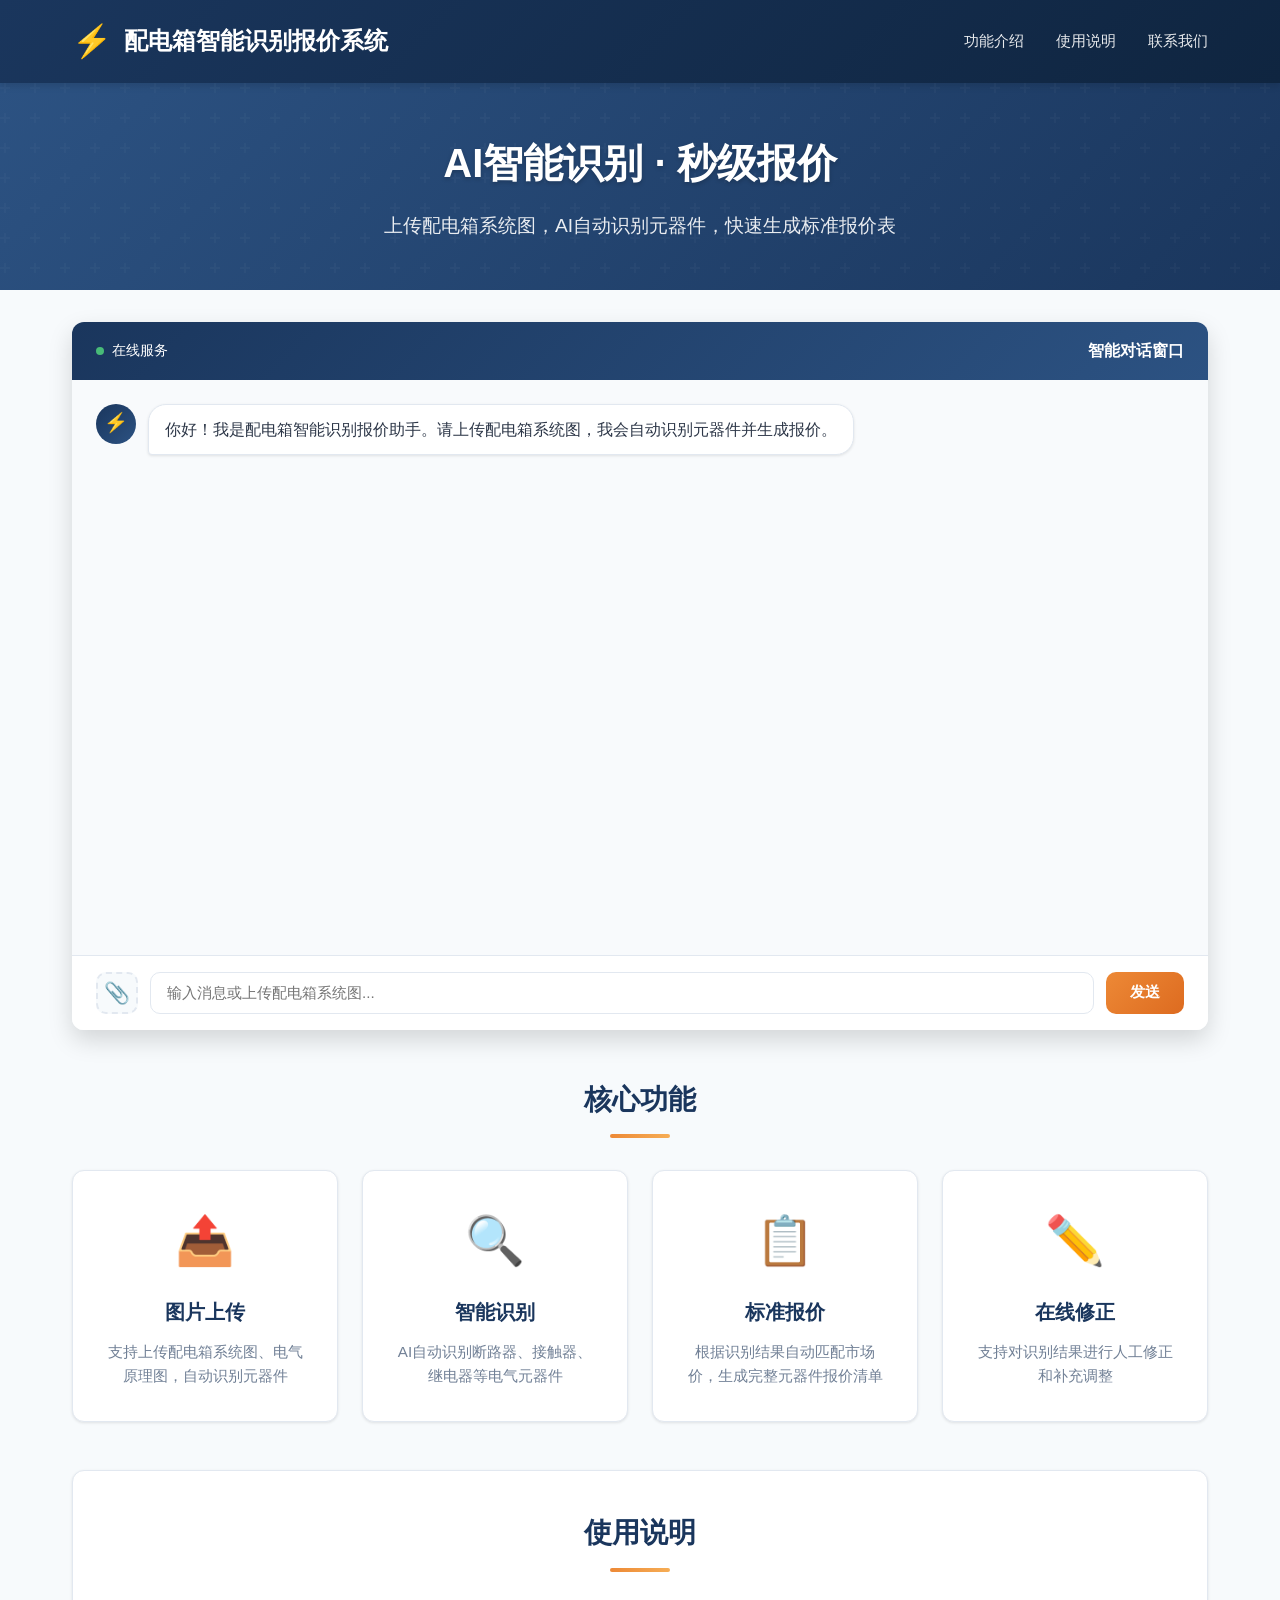
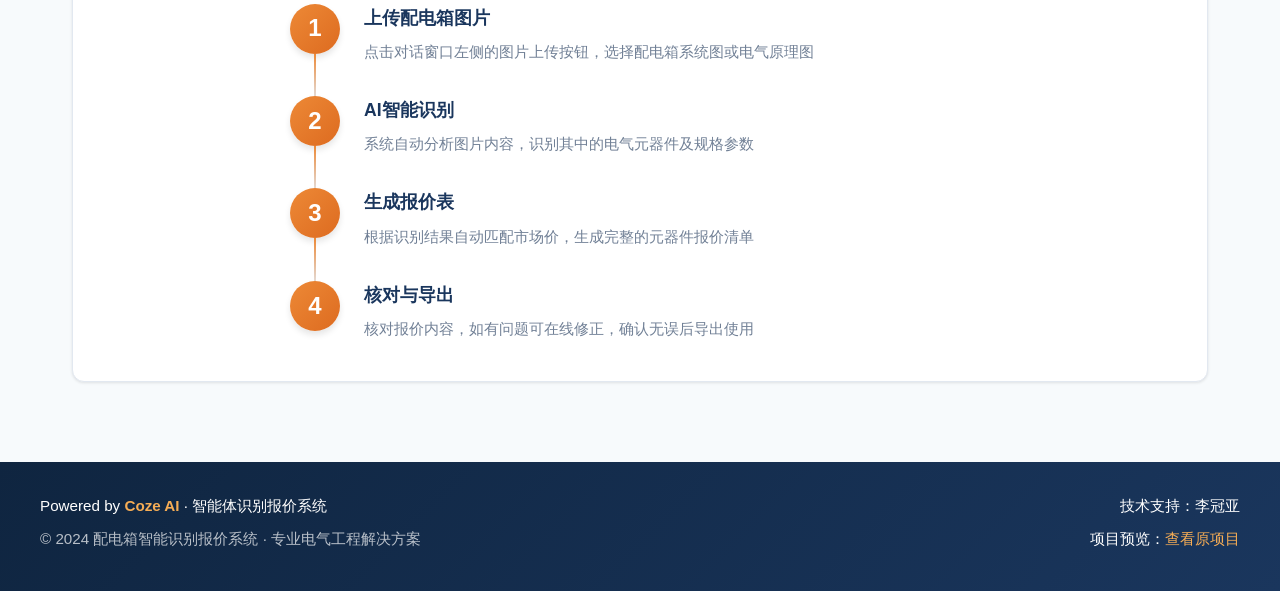
==== index.html @ 12a91b0b "重写为直接调用Coze API的自定义对话界面 - 移除iframe嵌入方式，改用纯前端JavaScript直接调用Coze Chat API - 支持图片上传功能（通过Coze文件API） - 实现" ====
<!DOCTYPE html>
<html lang="zh-CN">
<head>
    <meta charset="UTF-8">
    <meta name="viewport" content="width=device-width, initial-scale=1.0">
    <title>配电箱智能识别报价系统</title>
    <link rel="stylesheet" href="style.css">
    <link rel="icon" href="data:image/svg+xml,<svg xmlns='http://www.w3.org/2000/svg' viewBox='0 0 100 100'><text y='.9em' font-size='90'>⚡</text></svg>">
</head>
<body>
    <!-- 顶部导航 -->
    <header class="header">
        <div class="header-content">
            <div class="logo">
                <span class="logo-icon">⚡</span>
                <h1>配电箱智能识别报价系统</h1>
            </div>
            <nav class="nav">
                <a href="#features">功能介绍</a>
                <a href="#usage">使用说明</a>
                <a href="#contact">联系我们</a>
            </nav>
        </div>
    </header>

    <!-- 横幅区域 -->
    <section class="banner">
        <div class="banner-content">
            <h2>AI智能识别 · 秒级报价</h2>
            <p>上传配电箱系统图，AI自动识别元器件，快速生成标准报价表</p>
        </div>
    </section>

    <!-- 核心功能区 -->
    <section class="main-content">
        <div class="sdk-container">
            <div class="sdk-header">
                <span class="sdk-status">
                    <span class="status-dot"></span>
                    在线服务
                </span>
                <span class="sdk-title">智能对话窗口</span>
            </div>
            <div id="coze-chat-container">
                <!-- 自定义对话界面 -->
                <div class="chat-wrapper">
                    <div class="chat-messages" id="chat-messages">
                        <!-- 欢迎消息 -->
                        <div class="message assistant">
                            <div class="message-avatar">⚡</div>
                            <div class="message-content">
                                <p>你好！我是配电箱智能识别报价助手。请上传配电箱系统图，我会自动识别元器件并生成报价。</p>
                            </div>
                        </div>
                    </div>
                    
                    <!-- 图片预览区 -->
                    <div class="image-preview-area" id="image-preview-area" style="display: none;">
                        <div class="image-preview-item">
                            <img id="preview-image" src="" alt="预览图片">
                            <button class="remove-image-btn" id="remove-image-btn" title="移除图片">×</button>
                        </div>
                    </div>
                    
                    <!-- 输入区域 -->
                    <div class="chat-input-area">
                        <button class="upload-btn" id="upload-btn" title="上传配电箱图片">📎</button>
                        <input type="file" id="file-input" accept="image/*" hidden>
                        <input type="text" id="msg-input" placeholder="输入消息或上传配电箱系统图...">
                        <button class="send-btn" id="send-btn">发送</button>
                    </div>
                </div>
            </div>
        </div>

        <!-- 功能说明 -->
        <div class="features" id="features">
            <h3 class="section-title">核心功能</h3>
            <div class="feature-grid">
                <div class="feature-card">
                    <div class="feature-icon">📤</div>
                    <h4>图片上传</h4>
                    <p>支持上传配电箱系统图、电气原理图，自动识别元器件</p>
                </div>
                <div class="feature-card">
                    <div class="feature-icon">🔍</div>
                    <h4>智能识别</h4>
                    <p>AI自动识别断路器、接触器、继电器等电气元器件</p>
                </div>
                <div class="feature-card">
                    <div class="feature-icon">📋</div>
                    <h4>标准报价</h4>
                    <p>根据识别结果自动匹配市场价，生成完整元器件报价清单</p>
                </div>
                <div class="feature-card">
                    <div class="feature-icon">✏️</div>
                    <h4>在线修正</h4>
                    <p>支持对识别结果进行人工修正和补充调整</p>
                </div>
            </div>
        </div>

        <!-- 使用说明 -->
        <div class="usage-guide" id="usage">
            <h3 class="section-title">使用说明</h3>
            <div class="steps">
                <div class="step">
                    <div class="step-number">1</div>
                    <div class="step-content">
                        <h4>上传配电箱图片</h4>
                        <p>点击对话窗口左侧的图片上传按钮，选择配电箱系统图或电气原理图</p>
                    </div>
                </div>
                <div class="step">
                    <div class="step-number">2</div>
                    <div class="step-content">
                        <h4>AI智能识别</h4>
                        <p>系统自动分析图片内容，识别其中的电气元器件及规格参数</p>
                    </div>
                </div>
                <div class="step">
                    <div class="step-number">3</div>
                    <div class="step-content">
                        <h4>生成报价表</h4>
                        <p>根据识别结果自动匹配市场价，生成完整的元器件报价清单</p>
                    </div>
                </div>
                <div class="step">
                    <div class="step-number">4</div>
                    <div class="step-content">
                        <h4>核对与导出</h4>
                        <p>核对报价内容，如有问题可在线修正，确认无误后导出使用</p>
                    </div>
                </div>
            </div>
        </div>
    </section>

    <!-- 底部信息 -->
    <footer class="footer" id="contact">
        <div class="footer-content">
            <div class="footer-info">
                <p>Powered by <strong>Coze AI</strong> · 智能体识别报价系统</p>
                <p class="copyright">© 2024 配电箱智能识别报价系统 · 专业电气工程解决方案</p>
            </div>
            <div class="footer-contact">
                <p>技术支持：李冠亚</p>
                <p>项目预览：<a href="https://code.coze.cn/p/7636692855800610831/preview" target="_blank">查看原项目</a></p>
            </div>
        </div>
    </footer>

    <!-- Coze API 调用脚本 -->
    <script>
        // ==================== 配置 ====================
        const CONFIG = {
            API_BASE_URL: 'https://api.coze.cn',
            BOT_ID: '7636708997047091219',
            PAT_TOKEN: 'pat_o24H2ZDE0AqdFUlAhMvoCENYXSqShWIFl1uC31LugL7eq9atMkNA6O6aQUDnTUt5',
            USER_ID: 'web_user_' + Math.random().toString(36).substring(2, 10)
        };

        // ==================== DOM 元素 ====================
        const chatMessages = document.getElementById('chat-messages');
        const msgInput = document.getElementById('msg-input');
        const sendBtn = document.getElementById('send-btn');
        const uploadBtn = document.getElementById('upload-btn');
        const fileInput = document.getElementById('file-input');
        const imagePreviewArea = document.getElementById('image-preview-area');
        const previewImage = document.getElementById('preview-image');
        const removeImageBtn = document.getElementById('remove-image-btn');

        // 状态
        let uploadedFileId = null;
        let isProcessing = false;

        // ==================== 事件绑定 ====================
        sendBtn.addEventListener('click', handleSend);
        msgInput.addEventListener('keypress', (e) => {
            if (e.key === 'Enter' && !e.shiftKey) {
                e.preventDefault();
                handleSend();
            }
        });
        uploadBtn.addEventListener('click', () => fileInput.click());
        fileInput.addEventListener('change', handleFileSelect);
        removeImageBtn.addEventListener('click', clearImagePreview);

        // ==================== 文件处理 ====================
        function handleFileSelect(e) {
            const file = e.target.files[0];
            if (!file) return;
            
            if (!file.type.startsWith('image/')) {
                alert('请上传图片文件');
                return;
            }

            // 预览图片
            const reader = new FileReader();
            reader.onload = (event) => {
                previewImage.src = event.target.result;
                imagePreviewArea.style.display = 'block';
            };
            reader.readAsDataURL(file);

            // 上传文件到Coze
            uploadFileToCoze(file);
        }

        function clearImagePreview() {
            previewImage.src = '';
            imagePreviewArea.style.display = 'none';
            fileInput.value = '';
            uploadedFileId = null;
        }

        async function uploadFileToCoze(file) {
            try {
                const formData = new FormData();
                formData.append('file', file);

                const response = await fetch(`${CONFIG.API_BASE_URL}/v1/files/upload`, {
                    method: 'POST',
                    headers: {
                        'Authorization': `Bearer ${CONFIG.PAT_TOKEN}`
                    },
                    body: formData
                });

                const data = await response.json();
                if (data.code === 0 && data.data) {
                    uploadedFileId = data.data.id;
                    console.log('文件上传成功:', uploadedFileId);
                } else {
                    console.error('文件上传失败:', data);
                    alert('图片上传失败，请重试');
                    clearImagePreview();
                }
            } catch (error) {
                console.error('上传错误:', error);
                alert('图片上传失败，请重试');
                clearImagePreview();
            }
        }

        // ==================== 消息处理 ====================
        async function handleSend() {
            const message = msgInput.value.trim();
            
            if (!message && !uploadedFileId) {
                alert('请输入消息或上传图片');
                return;
            }

            if (isProcessing) return;
            isProcessing = true;
            sendBtn.disabled = true;
            sendBtn.textContent = '处理中...';

            // 添加用户消息
            addUserMessage(message, previewImage.src || null);
            msgInput.value = '';

            // 创建助手消息占位
            const assistantMsg = addAssistantMessage('');

            try {
                // 构建消息内容
                let content = message || '识别图中配电箱及元器件并组价';
                
                // 调用Coze API
                await callCozeChat(content, assistantMsg);
            } catch (error) {
                console.error('发送错误:', error);
                assistantMsg.content.innerHTML = '<p style="color: #e53e3e;">发送消息失败，请重试</p>';
            }

            // 清理图片预览
            clearImagePreview();
            
            isProcessing = false;
            sendBtn.disabled = false;
            sendBtn.textContent = '发送';
        }

        // ==================== Coze API 调用 ====================
        async function callCozeChat(content, assistantMsg) {
            // 构建消息内容
            let messages = [{
                role: 'user',
                content: content,
                content_type: 'text'
            }];

            // 如果有上传图片，修改内容格式
            if (uploadedFileId) {
                messages = [{
                    role: 'user',
                    content: [
                        { type: 'text', text: content },
                        { type: 'image', file_id: uploadedFileId }
                    ],
                    content_type: 'object_string'
                }];
            }

            // 创建对话
            const createResponse = await fetch(`${CONFIG.API_BASE_URL}/v3/chat`, {
                method: 'POST',
                headers: {
                    'Authorization': `Bearer ${CONFIG.PAT_TOKEN}`,
                    'Content-Type': 'application/json'
                },
                body: JSON.stringify({
                    bot_id: CONFIG.BOT_ID,
                    user_id: CONFIG.USER_ID,
                    stream: true,
                    auto_save_history: true,
                    additional_messages: messages
                })
            });

            if (!createResponse.ok) {
                throw new Error(`API请求失败: ${createResponse.status}`);
            }

            const createData = await createResponse.json();
            if (createData.code !== 0) {
                throw new Error(createData.msg || '创建对话失败');
            }

            const chatId = createData.data.id;
            const conversationId = createData.data.conversation_id;

            // 流式读取响应
            const streamUrl = createData.data.stream_url;
            await readStreamResponse(streamUrl, assistantMsg);
        }

        async function readStreamResponse(streamUrl, assistantMsg) {
            const response = await fetch(streamUrl, {
                headers: {
                    'Authorization': `Bearer ${CONFIG.PAT_TOKEN}`
                }
            });

            const reader = response.body.getReader();
            const decoder = new TextDecoder();
            let buffer = '';
            let fullContent = '';

            while (true) {
                const { done, value } = await reader.read();
                if (done) break;

                buffer += decoder.decode(value, { stream: true });
                const lines = buffer.split('\n');
                buffer = lines.pop() || '';

                for (const line of lines) {
                    if (line.startsWith('data:')) {
                        const dataStr = line.slice(5).trim();
                        if (!dataStr) continue;

                        try {
                            const data = JSON.parse(dataStr);
                            
                            // 处理不同类型的事件
                            if (data.event === 'conversation.message.delta') {
                                const delta = data.data?.content || '';
                                if (delta) {
                                    fullContent += delta;
                                    // 更新消息内容（带打字效果）
                                    updateMessageWithTyping(assistantMsg, fullContent);
                                }
                            }
                            
                            // 处理消息完成
                            if (data.event === 'conversation.message.completed') {
                                const role = data.data?.role;
                                if (role === 'assistant') {
                                    fullContent = data.data?.content || fullContent;
                                    updateMessageWithTyping(assistantMsg, fullContent);
                                }
                            }

                            // 处理对话完成
                            if (data.event === 'conversation.chat.completed') {
                                console.log('对话完成');
                            }
                        } catch (e) {
                            // 忽略解析错误
                        }
                    }
                }
            }
        }

        // ==================== UI 更新 ====================
        function addUserMessage(text, imageData) {
            const msgDiv = document.createElement('div');
            msgDiv.className = 'message user';
            
            let content = '';
            if (imageData) {
                content += `<img src="${imageData}" class="message-image" alt="用户上传的图片">`;
            }
            if (text) {
                content += `<p>${escapeHtml(text)}</p>`;
            }
            
            msgDiv.innerHTML = `
                <div class="message-content">${content}</div>
                <div class="message-avatar">👤</div>
            `;
            chatMessages.appendChild(msgDiv);
            scrollToBottom();
        }

        function addAssistantMessage(text) {
            const msgDiv = document.createElement('div');
            msgDiv.className = 'message assistant';
            
            msgDiv.innerHTML = `
                <div class="message-avatar">⚡</div>
                <div class="message-content"><p>${text ? renderMarkdown(text) : '<span class="typing-cursor">|</span>'}</p></div>
            `;
            chatMessages.appendChild(msgDiv);
            scrollToBottom();

            return {
                element: msgDiv,
                content: msgDiv.querySelector('.message-content p')
            };
        }

        function updateMessageWithTyping(msgObj, text) {
            if (!msgObj.content) return;
            msgObj.content.innerHTML = renderMarkdown(text);
            scrollToBottom();
        }

        function scrollToBottom() {
            chatMessages.scrollTop = chatMessages.scrollHeight;
        }

        // ==================== Markdown 渲染（简化版）====================
        function renderMarkdown(text) {
            if (!text) return '';
            
            // 转义HTML
            let html = escapeHtml(text);
            
            // 代码块
            html = html.replace(/```(\w*)\n([\s\S]*?)```/g, '<pre><code>$2</code></pre>');
            html = html.replace(/`([^`]+)`/g, '<code>$1</code>');
            
            // 表格处理
            html = parseMarkdownTable(html);
            
            // 标题
            html = html.replace(/^### (.+)$/gm, '<h3>$1</h3>');
            html = html.replace(/^## (.+)$/gm, '<h2>$1</h2>');
            html = html.replace(/^# (.+)$/gm, '<h1>$1</h1>');
            
            // 粗体和斜体
            html = html.replace(/\*\*\*(.+?)\*\*\*/g, '<strong><em>$1</em></strong>');
            html = html.replace(/\*\*(.+?)\*\*/g, '<strong>$1</strong>');
            html = html.replace(/\*(.+?)\*/g, '<em>$1</em>');
            
            // 列表
            html = html.replace(/^- (.+)$/gm, '<li>$1</li>');
            html = html.replace(/(<li>.*<\/li>\n?)+/g, '<ul>$&</ul>');
            
            // 换行
            html = html.replace(/\n\n/g, '</p><p>');
            html = html.replace(/\n/g, '<br>');
            
            // 清理多余的p标签
            html = '<p>' + html + '</p>';
            html = html.replace(/<p><\/p>/g, '');
            html = html.replace(/<p>(<h[1-3]>)/g, '$1');
            html = html.replace(/(<\/h[1-3]>)<\/p>/g, '$1');
            html = html.replace(/<p>(<ul>)/g, '$1');
            html = html.replace(/(<\/ul>)<\/p>/g, '$1');
            html = html.replace(/<p>(<pre>)/g, '$1');
            html = html.replace(/(<\/pre>)<\/p>/g, '$1');

            return html;
        }

        function parseMarkdownTable(text) {
            const tableRegex = /^\|(.+)\|\s*\n\|[-:\s|]+\|\s*\n((?:\|.+\|\s*\n?)+)/gm;
            
            return text.replace(tableRegex, (match, headerLine, bodyLines) => {
                // 解析表头
                const headers = headerLine.split('|').map(h => h.trim()).filter(h => h);
                
                // 解析表体
                const rows = bodyLines.trim().split('\n').map(row => {
                    return row.split('|').map(cell => cell.trim()).filter(cell => cell);
                });
                
                // 生成HTML表格
                let table = '<div class="table-wrapper"><table class="markdown-table">';
                
                // 表头
                table += '<thead><tr>';
                headers.forEach(h => {
                    table += `<th>${h}</th>`;
                });
                table += '</tr></thead>';
                
                // 表体
                table += '<tbody>';
                rows.forEach(row => {
                    table += '<tr>';
                    row.forEach((cell, i) => {
                        table += `<td>${cell}</td>`;
                    });
                    // 如果单元格数少于表头，补充空白
                    for (let i = row.length; i < headers.length; i++) {
                        table += '<td></td>';
                    }
                    table += '</tr>';
                });
                table += '</tbody></table></div>';
                
                return table;
            });
        }

        function escapeHtml(text) {
            const div = document.createElement('div');
            div.textContent = text;
            return div.innerHTML;
        }
    </script>
</body>
</html>
---- style.css ----
/* ==========================================
   配电箱智能识别报价系统 - 样式表
   深蓝色 + 橙色 专业工程风格
   ========================================== */

/* CSS 变量定义 */
:root {
    --primary-blue: #1a365d;
    --primary-blue-light: #2c5282;
    --primary-blue-dark: #0f2540;
    --accent-orange: #ed8936;
    --accent-orange-light: #f6ad55;
    --accent-orange-dark: #dd6b20;
    --bg-light: #f7fafc;
    --bg-white: #ffffff;
    --text-dark: #2d3748;
    --text-gray: #718096;
    --border-color: #e2e8f0;
    --shadow-sm: 0 1px 3px rgba(0, 0, 0, 0.1);
    --shadow-md: 0 4px 6px rgba(0, 0, 0, 0.1);
    --shadow-lg: 0 10px 25px rgba(0, 0, 0, 0.15);
}

/* 重置样式 */
* {
    margin: 0;
    padding: 0;
    box-sizing: border-box;
}

body {
    font-family: -apple-system, BlinkMacSystemFont, 'Segoe UI', 'PingFang SC', 'Microsoft YaHei', sans-serif;
    background-color: var(--bg-light);
    color: var(--text-dark);
    line-height: 1.6;
}

a {
    color: var(--accent-orange);
    text-decoration: none;
    transition: color 0.3s ease;
}

a:hover {
    color: var(--accent-orange-dark);
}

/* ==========================================
   顶部导航
   ========================================== */
.header {
    background: linear-gradient(135deg, var(--primary-blue) 0%, var(--primary-blue-dark) 100%);
    box-shadow: var(--shadow-md);
    position: sticky;
    top: 0;
    z-index: 1000;
}

.header-content {
    max-width: 1200px;
    margin: 0 auto;
    padding: 1rem 2rem;
    display: flex;
    justify-content: space-between;
    align-items: center;
}

.logo {
    display: flex;
    align-items: center;
    gap: 0.75rem;
}

.logo-icon {
    font-size: 2rem;
    animation: pulse 2s ease-in-out infinite;
}

@keyframes pulse {
    0%, 100% { transform: scale(1); }
    50% { transform: scale(1.1); }
}

.logo h1 {
    color: var(--bg-white);
    font-size: 1.5rem;
    font-weight: 600;
}

.nav {
    display: flex;
    gap: 2rem;
}

.nav a {
    color: rgba(255, 255, 255, 0.9);
    font-size: 0.95rem;
    transition: color 0.3s ease;
}

.nav a:hover {
    color: var(--accent-orange-light);
}

/* ==========================================
   横幅区域
   ========================================== */
.banner {
    background: linear-gradient(135deg, var(--primary-blue-light) 0%, var(--primary-blue) 100%);
    padding: 3rem 2rem;
    text-align: center;
    position: relative;
    overflow: hidden;
}

.banner::before {
    content: '';
    position: absolute;
    top: 0;
    left: 0;
    right: 0;
    bottom: 0;
    background: url("data:image/svg+xml,%3Csvg width='60' height='60' viewBox='0 0 60 60' xmlns='http://www.w3.org/2000/svg'%3E%3Cg fill='none' fill-rule='evenodd'%3E%3Cg fill='%23ffffff' fill-opacity='0.05'%3E%3Cpath d='M36 34v-4h-2v4h-4v2h4v4h2v-4h4v-2h-4zm0-30V0h-2v4h-4v2h4v4h2V6h4V4h-4zM6 34v-4H4v4H0v2h4v4h2v-4h4v-2H6zM6 4V0H4v4H0v2h4v4h2V6h4V4H6z'/%3E%3C/g%3E%3C/g%3E%3C/svg%3E");
    opacity: 0.5;
}

.banner-content {
    position: relative;
    z-index: 1;
    max-width: 800px;
    margin: 0 auto;
}

.banner h2 {
    color: var(--bg-white);
    font-size: 2.5rem;
    font-weight: 700;
    margin-bottom: 1rem;
    text-shadow: 0 2px 4px rgba(0, 0, 0, 0.2);
}

.banner p {
    color: rgba(255, 255, 255, 0.9);
    font-size: 1.2rem;
}

/* ==========================================
   主内容区域
   ========================================== */
.main-content {
    max-width: 1200px;
    margin: 0 auto;
    padding: 2rem;
}

/* ==========================================
   SDK 容器
   ========================================== */
.sdk-container {
    background: var(--bg-white);
    border-radius: 12px;
    box-shadow: var(--shadow-lg);
    overflow: hidden;
    margin-bottom: 3rem;
}

.sdk-header {
    background: linear-gradient(135deg, var(--primary-blue) 0%, var(--primary-blue-light) 100%);
    padding: 1rem 1.5rem;
    display: flex;
    justify-content: space-between;
    align-items: center;
}

.sdk-status {
    display: flex;
    align-items: center;
    gap: 0.5rem;
    color: var(--bg-white);
    font-size: 0.9rem;
}

.status-dot {
    width: 8px;
    height: 8px;
    background-color: #48bb78;
    border-radius: 50%;
    animation: blink 2s ease-in-out infinite;
}

@keyframes blink {
    0%, 100% { opacity: 1; }
    50% { opacity: 0.5; }
}

.sdk-title {
    color: var(--bg-white);
    font-weight: 600;
}

#coze-chat-container {
    min-height: 650px;
    height: 650px;
    width: 100%;
    background: var(--bg-white);
    position: relative;
}

/* ==========================================
   自定义对话界面样式
   ========================================== */
.chat-wrapper {
    display: flex;
    flex-direction: column;
    height: 650px;
    background: #f8fafc;
}

/* 消息列表 */
.chat-messages {
    flex: 1;
    overflow-y: auto;
    padding: 1.5rem;
    display: flex;
    flex-direction: column;
    gap: 1rem;
}

/* 消息气泡 */
.message {
    display: flex;
    gap: 0.75rem;
    max-width: 85%;
    animation: fadeIn 0.3s ease;
}

@keyframes fadeIn {
    from {
        opacity: 0;
        transform: translateY(10px);
    }
    to {
        opacity: 1;
        transform: translateY(0);
    }
}

/* 用户消息 - 右对齐 */
.message.user {
    align-self: flex-end;
    flex-direction: row-reverse;
}

.message.user .message-content {
    background: linear-gradient(135deg, var(--primary-blue) 0%, var(--primary-blue-light) 100%);
    color: white;
    border-radius: 18px 18px 4px 18px;
}

.message.user .message-avatar {
    background: var(--accent-orange);
}

/* 助手消息 - 左对齐 */
.message.assistant {
    align-self: flex-start;
}

.message.assistant .message-content {
    background: white;
    color: var(--text-dark);
    border-radius: 18px 18px 18px 4px;
    border: 1px solid var(--border-color);
    box-shadow: var(--shadow-sm);
}

.message.assistant .message-avatar {
    background: linear-gradient(135deg, var(--primary-blue) 0%, var(--primary-blue-light) 100%);
    color: white;
}

/* 头像 */
.message-avatar {
    flex-shrink: 0;
    width: 40px;
    height: 40px;
    border-radius: 50%;
    display: flex;
    align-items: center;
    justify-content: center;
    font-size: 1.2rem;
}

/* 消息内容 */
.message-content {
    padding: 0.75rem 1rem;
    line-height: 1.6;
}

.message-content p {
    margin: 0;
}

.message-content img.message-image {
    max-width: 280px;
    max-height: 200px;
    border-radius: 8px;
    margin-bottom: 0.5rem;
    display: block;
}

/* 打字光标 */
.typing-cursor {
    animation: blink 0.8s infinite;
    color: var(--accent-orange);
}

/* 图片预览区 */
.image-preview-area {
    padding: 0.75rem 1.5rem;
    background: #fff;
    border-top: 1px solid var(--border-color);
}

.image-preview-item {
    position: relative;
    display: inline-block;
}

.image-preview-item img {
    max-width: 120px;
    max-height: 80px;
    border-radius: 8px;
    border: 2px solid var(--border-color);
}

.remove-image-btn {
    position: absolute;
    top: -8px;
    right: -8px;
    width: 22px;
    height: 22px;
    background: #e53e3e;
    color: white;
    border: none;
    border-radius: 50%;
    font-size: 14px;
    line-height: 1;
    cursor: pointer;
    display: flex;
    align-items: center;
    justify-content: center;
    transition: background 0.2s;
}

.remove-image-btn:hover {
    background: #c53030;
}

/* 输入区域 */
.chat-input-area {
    display: flex;
    align-items: center;
    gap: 0.75rem;
    padding: 1rem 1.5rem;
    background: white;
    border-top: 1px solid var(--border-color);
}

.upload-btn {
    flex-shrink: 0;
    width: 42px;
    height: 42px;
    background: #f7fafc;
    border: 2px dashed var(--border-color);
    border-radius: 10px;
    font-size: 1.3rem;
    cursor: pointer;
    transition: all 0.2s;
    display: flex;
    align-items: center;
    justify-content: center;
}

.upload-btn:hover {
    background: #edf2f7;
    border-color: var(--accent-orange);
    border-style: solid;
}

#msg-input {
    flex: 1;
    height: 42px;
    padding: 0 1rem;
    border: 1px solid var(--border-color);
    border-radius: 10px;
    font-size: 0.95rem;
    outline: none;
    transition: border-color 0.2s;
}

#msg-input:focus {
    border-color: var(--accent-orange);
}

.send-btn {
    flex-shrink: 0;
    height: 42px;
    padding: 0 1.5rem;
    background: linear-gradient(135deg, var(--accent-orange) 0%, var(--accent-orange-dark) 100%);
    color: white;
    border: none;
    border-radius: 10px;
    font-size: 0.95rem;
    font-weight: 600;
    cursor: pointer;
    transition: all 0.2s;
}

.send-btn:hover:not(:disabled) {
    transform: translateY(-1px);
    box-shadow: 0 4px 12px rgba(237, 137, 54, 0.4);
}

.send-btn:disabled {
    opacity: 0.6;
    cursor: not-allowed;
}

/* Markdown 表格样式 */
.table-wrapper {
    overflow-x: auto;
    margin: 0.75rem 0;
    border-radius: 8px;
    border: 1px solid var(--border-color);
}

.markdown-table {
    width: 100%;
    border-collapse: collapse;
    font-size: 0.9rem;
}

.markdown-table th,
.markdown-table td {
    padding: 0.6rem 0.8rem;
    text-align: left;
    border-bottom: 1px solid var(--border-color);
}

.markdown-table th {
    background: linear-gradient(135deg, var(--primary-blue) 0%, var(--primary-blue-light) 100%);
    color: white;
    font-weight: 600;
}

.markdown-table tr:last-child td {
    border-bottom: none;
}

.markdown-table tr:nth-child(even) {
    background: #f8fafc;
}

.markdown-table tr:hover {
    background: #edf2f7;
}

/* ==========================================
   功能卡片
   ========================================== */
.features {
    margin-bottom: 3rem;
}

.section-title {
    color: var(--primary-blue);
    font-size: 1.75rem;
    font-weight: 700;
    text-align: center;
    margin-bottom: 2rem;
    position: relative;
}

.section-title::after {
    content: '';
    display: block;
    width: 60px;
    height: 4px;
    background: linear-gradient(90deg, var(--accent-orange) 0%, var(--accent-orange-light) 100%);
    margin: 0.75rem auto 0;
    border-radius: 2px;
}

.feature-grid {
    display: grid;
    grid-template-columns: repeat(auto-fit, minmax(250px, 1fr));
    gap: 1.5rem;
}

.feature-card {
    background: var(--bg-white);
    border-radius: 12px;
    padding: 2rem;
    text-align: center;
    box-shadow: var(--shadow-sm);
    transition: transform 0.3s ease, box-shadow 0.3s ease;
    border: 1px solid var(--border-color);
}

.feature-card:hover {
    transform: translateY(-5px);
    box-shadow: var(--shadow-lg);
}

.feature-icon {
    font-size: 3rem;
    margin-bottom: 1rem;
}

.feature-card h4 {
    color: var(--primary-blue);
    font-size: 1.25rem;
    margin-bottom: 0.75rem;
}

.feature-card p {
    color: var(--text-gray);
    font-size: 0.95rem;
}

/* ==========================================
   使用说明
   ========================================== */
.usage-guide {
    background: var(--bg-white);
    border-radius: 12px;
    padding: 2.5rem;
    box-shadow: var(--shadow-sm);
    border: 1px solid var(--border-color);
}

.steps {
    max-width: 700px;
    margin: 0 auto;
}

.step {
    display: flex;
    gap: 1.5rem;
    margin-bottom: 2rem;
    position: relative;
}

.step:last-child {
    margin-bottom: 0;
}

.step:not(:last-child)::after {
    content: '';
    position: absolute;
    left: 24px;
    top: 50px;
    width: 2px;
    height: calc(100% - 10px);
    background: linear-gradient(to bottom, var(--accent-orange), var(--border-color));
}

.step-number {
    flex-shrink: 0;
    width: 50px;
    height: 50px;
    background: linear-gradient(135deg, var(--accent-orange) 0%, var(--accent-orange-dark) 100%);
    color: white;
    border-radius: 50%;
    display: flex;
    align-items: center;
    justify-content: center;
    font-size: 1.5rem;
    font-weight: 700;
    box-shadow: var(--shadow-md);
}

.step-content h4 {
    color: var(--primary-blue);
    font-size: 1.1rem;
    margin-bottom: 0.5rem;
}

.step-content p {
    color: var(--text-gray);
    font-size: 0.95rem;
}

/* ==========================================
   底部
   ========================================== */
.footer {
    background: linear-gradient(135deg, var(--primary-blue-dark) 0%, var(--primary-blue) 100%);
    color: var(--bg-white);
    padding: 2rem;
    margin-top: 3rem;
}

.footer-content {
    max-width: 1200px;
    margin: 0 auto;
    display: flex;
    justify-content: space-between;
    align-items: center;
    flex-wrap: wrap;
    gap: 1.5rem;
}

.footer-info p {
    margin-bottom: 0.5rem;
    font-size: 0.95rem;
}

.footer-info strong {
    color: var(--accent-orange-light);
}

.copyright {
    color: rgba(255, 255, 255, 0.7);
    font-size: 0.85rem;
}

.footer-contact {
    text-align: right;
}

.footer-contact p {
    margin-bottom: 0.5rem;
    font-size: 0.95rem;
}

.footer-contact a {
    color: var(--accent-orange-light);
}

/* ==========================================
   响应式设计
   ========================================== */
@media (max-width: 768px) {
    .header-content {
        flex-direction: column;
        gap: 1rem;
        padding: 1rem;
    }

    .logo h1 {
        font-size: 1.2rem;
    }

    .nav {
        gap: 1rem;
    }

    .banner {
        padding: 2rem 1rem;
    }

    .banner h2 {
        font-size: 1.75rem;
    }

    .banner p {
        font-size: 1rem;
    }

    .main-content {
        padding: 1rem;
    }

    .sdk-header {
        flex-direction: column;
        gap: 0.5rem;
        text-align: center;
    }

    #coze-chat-container {
        min-height: 500px;
        height: 500px;
    }

    .chat-wrapper {
        height: 500px;
    }

    .message {
        max-width: 92%;
    }

    .message-content img.message-image {
        max-width: 200px;
        max-height: 150px;
    }

    .chat-input-area {
        padding: 0.75rem 1rem;
    }

    .feature-grid {
        grid-template-columns: 1fr;
    }

    .step {
        flex-direction: column;
        align-items: center;
        text-align: center;
    }

    .step:not(:last-child)::after {
        display: none;
    }

    .footer-content {
        flex-direction: column;
        text-align: center;
    }

    .footer-contact {
        text-align: center;
    }
}

@media (max-width: 480px) {
    .banner h2 {
        font-size: 1.5rem;
    }

    .section-title {
        font-size: 1.5rem;
    }

    .feature-card {
        padding: 1.5rem;
    }

    .usage-guide {
        padding: 1.5rem;
    }
}

/* ==========================================
   加载动画
   ========================================== */
.loading-overlay {
    position: fixed;
    top: 0;
    left: 0;
    right: 0;
    bottom: 0;
    background: rgba(26, 54, 93, 0.95);
    display: flex;
    flex-direction: column;
    align-items: center;
    justify-content: center;
    z-index: 9999;
}

.loading-spinner {
    width: 60px;
    height: 60px;
    border: 4px solid rgba(237, 137, 54, 0.3);
    border-top-color: var(--accent-orange);
    border-radius: 50%;
    animation: spin 1s linear infinite;
}

@keyframes spin {
    to { transform: rotate(360deg); }
}

.loading-text {
    color: white;
    margin-top: 1rem;
    font-size: 1.1rem;
}
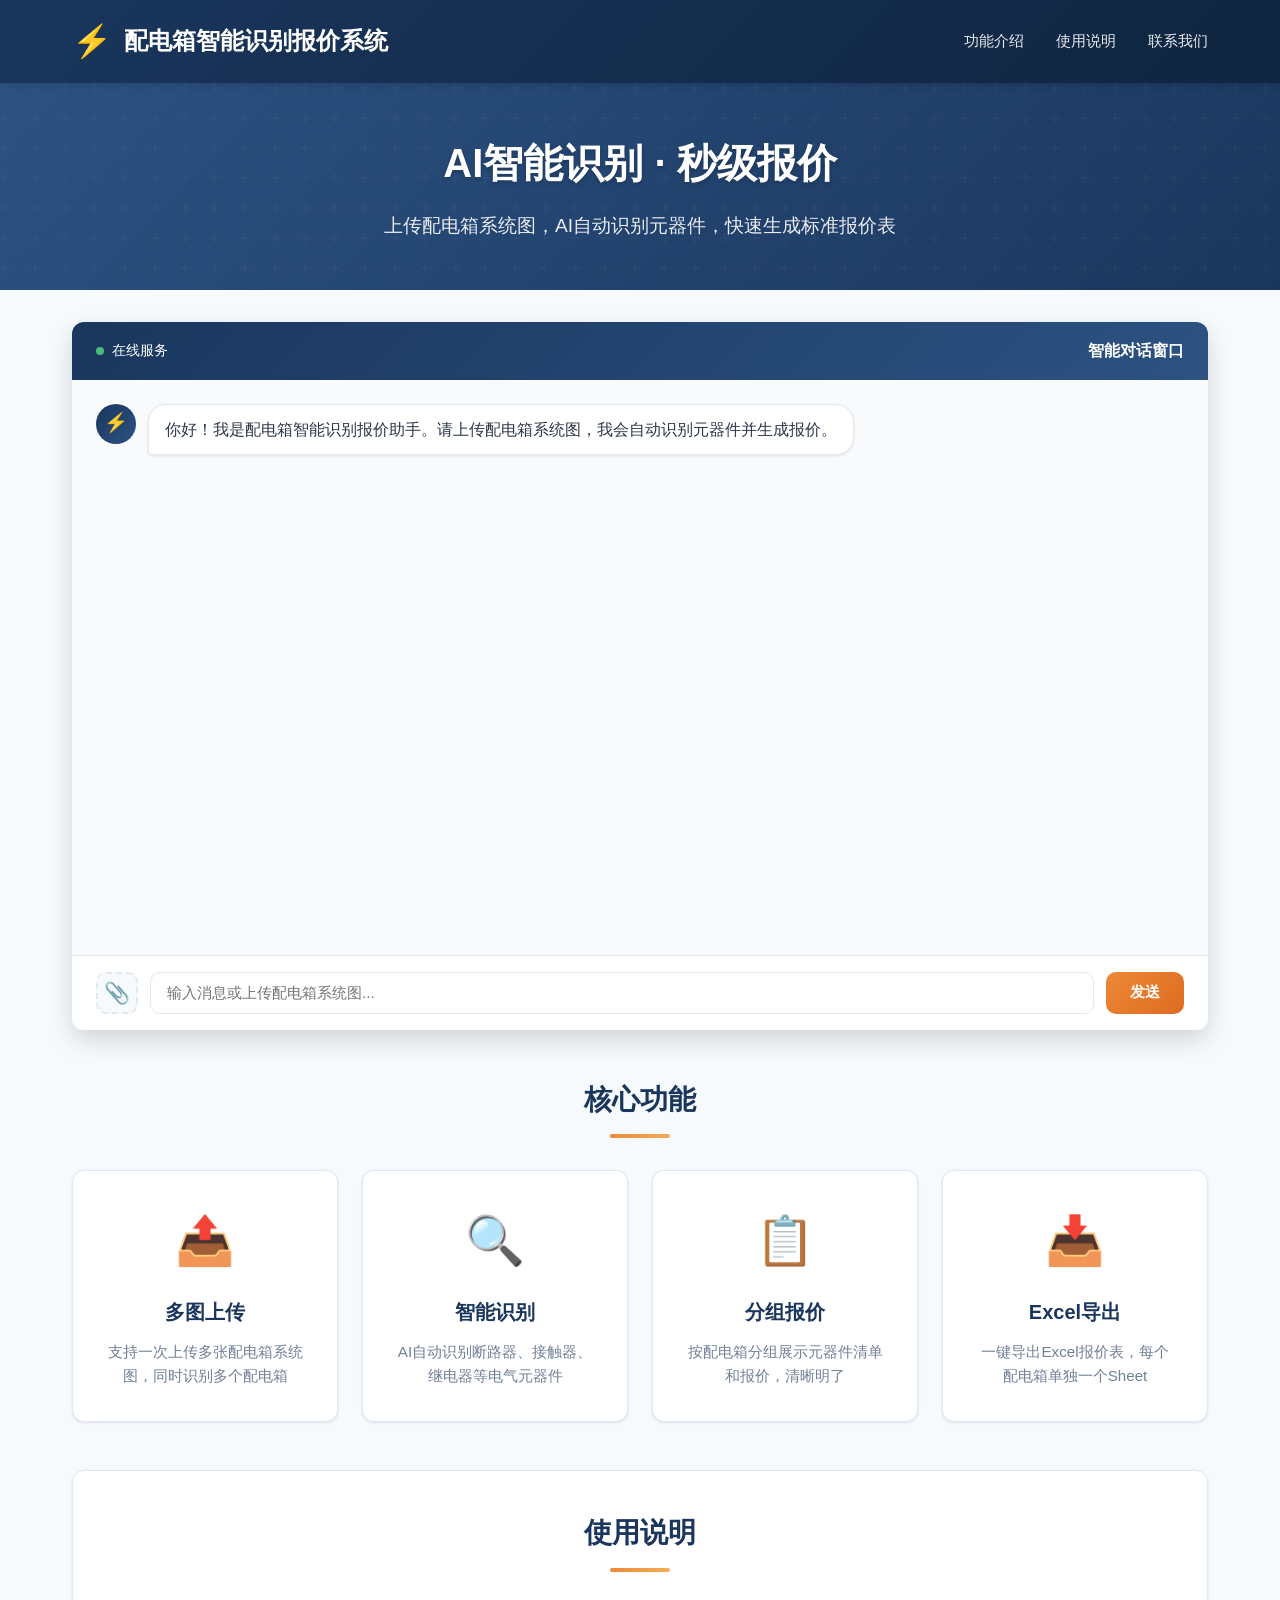
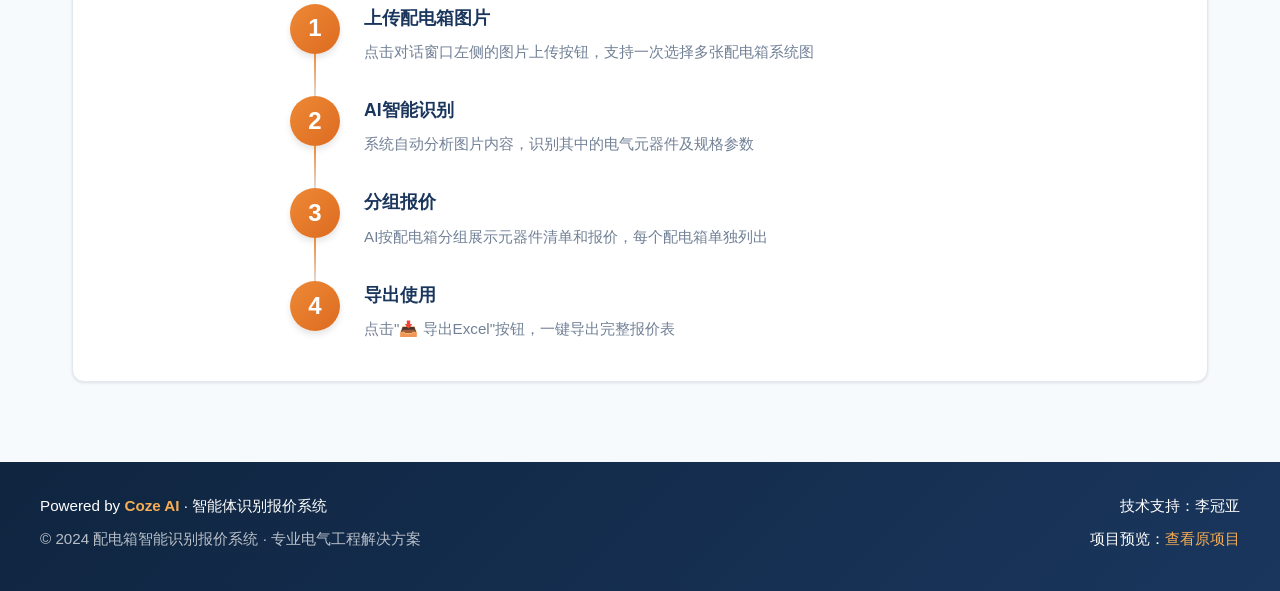
==== commit 6af2d373: "增强功能：Excel导出+多图识别+配电箱分组报价 1. Excel导出：使用SpreadsheetML XML格式，纯JS实现无需外部库 2. 多图识别：支持一次上传多张图片，预览区显示网格布局 3" ====
--- a/index.html
+++ b/index.html
@@ -54,18 +54,19 @@
                         </div>
                     </div>
                     
-                    <!-- 图片预览区 -->
+                    <!-- 图片预览区（支持多图） -->
                     <div class="image-preview-area" id="image-preview-area" style="display: none;">
-                        <div class="image-preview-item">
-                            <img id="preview-image" src="" alt="预览图片">
-                            <button class="remove-image-btn" id="remove-image-btn" title="移除图片">×</button>
+                        <div class="preview-header">
+                            <span class="preview-count" id="preview-count"></span>
+                            <button class="clear-all-btn" id="clear-all-btn">清空全部</button>
                         </div>
+                        <div class="image-preview-grid" id="image-preview-grid"></div>
                     </div>
                     
                     <!-- 输入区域 -->
                     <div class="chat-input-area">
-                        <button class="upload-btn" id="upload-btn" title="上传配电箱图片">📎</button>
-                        <input type="file" id="file-input" accept="image/*" hidden>
+                        <button class="upload-btn" id="upload-btn" title="上传配电箱图片（支持多图）">📎</button>
+                        <input type="file" id="file-input" accept="image/*" multiple hidden>
                         <input type="text" id="msg-input" placeholder="输入消息或上传配电箱系统图...">
                         <button class="send-btn" id="send-btn">发送</button>
                     </div>
@@ -79,8 +80,8 @@
             <div class="feature-grid">
                 <div class="feature-card">
                     <div class="feature-icon">📤</div>
-                    <h4>图片上传</h4>
-                    <p>支持上传配电箱系统图、电气原理图，自动识别元器件</p>
+                    <h4>多图上传</h4>
+                    <p>支持一次上传多张配电箱系统图，同时识别多个配电箱</p>
                 </div>
                 <div class="feature-card">
                     <div class="feature-icon">🔍</div>
@@ -89,13 +90,13 @@
                 </div>
                 <div class="feature-card">
                     <div class="feature-icon">📋</div>
-                    <h4>标准报价</h4>
-                    <p>根据识别结果自动匹配市场价，生成完整元器件报价清单</p>
+                    <h4>分组报价</h4>
+                    <p>按配电箱分组展示元器件清单和报价，清晰明了</p>
                 </div>
                 <div class="feature-card">
-                    <div class="feature-icon">✏️</div>
-                    <h4>在线修正</h4>
-                    <p>支持对识别结果进行人工修正和补充调整</p>
+                    <div class="feature-icon">📥</div>
+                    <h4>Excel导出</h4>
+                    <p>一键导出Excel报价表，每个配电箱单独一个Sheet</p>
                 </div>
             </div>
         </div>
@@ -108,7 +109,7 @@
                     <div class="step-number">1</div>
                     <div class="step-content">
                         <h4>上传配电箱图片</h4>
-                        <p>点击对话窗口左侧的图片上传按钮，选择配电箱系统图或电气原理图</p>
+                        <p>点击对话窗口左侧的图片上传按钮，支持一次选择多张配电箱系统图</p>
                     </div>
                 </div>
                 <div class="step">
@@ -121,15 +122,15 @@
                 <div class="step">
                     <div class="step-number">3</div>
                     <div class="step-content">
-                        <h4>生成报价表</h4>
-                        <p>根据识别结果自动匹配市场价，生成完整的元器件报价清单</p>
+                        <h4>分组报价</h4>
+                        <p>AI按配电箱分组展示元器件清单和报价，每个配电箱单独列出</p>
                     </div>
                 </div>
                 <div class="step">
                     <div class="step-number">4</div>
                     <div class="step-content">
-                        <h4>核对与导出</h4>
-                        <p>核对报价内容，如有问题可在线修正，确认无误后导出使用</p>
+                        <h4>导出使用</h4>
+                        <p>点击"📥 导出Excel"按钮，一键导出完整报价表</p>
                     </div>
                 </div>
             </div>
@@ -167,11 +168,12 @@
         const uploadBtn = document.getElementById('upload-btn');
         const fileInput = document.getElementById('file-input');
         const imagePreviewArea = document.getElementById('image-preview-area');
-        const previewImage = document.getElementById('preview-image');
-        const removeImageBtn = document.getElementById('remove-image-btn');
-
-        // 状态
-        let uploadedFileId = null;
+        const imagePreviewGrid = document.getElementById('image-preview-grid');
+        const previewCount = document.getElementById('preview-count');
+        const clearAllBtn = document.getElementById('clear-all-btn');
+
+        // 状态 - 改为支持多图
+        let uploadedImages = [];  // [{fileId, dataUrl, fileName}, ...]
         let isProcessing = false;
 
         // ==================== 事件绑定 ====================
@@ -184,38 +186,76 @@
         });
         uploadBtn.addEventListener('click', () => fileInput.click());
         fileInput.addEventListener('change', handleFileSelect);
-        removeImageBtn.addEventListener('click', clearImagePreview);
-
-        // ==================== 文件处理 ====================
+        clearAllBtn.addEventListener('click', clearAllImages);
+
+        // ==================== 文件处理（支持多图）====================
         function handleFileSelect(e) {
-            const file = e.target.files[0];
-            if (!file) return;
-            
-            if (!file.type.startsWith('image/')) {
+            const files = Array.from(e.target.files);
+            if (!files.length) return;
+            
+            // 过滤非图片
+            const imageFiles = files.filter(f => f.type.startsWith('image/'));
+            if (!imageFiles.length) {
                 alert('请上传图片文件');
                 return;
             }
 
-            // 预览图片
-            const reader = new FileReader();
-            reader.onload = (event) => {
-                previewImage.src = event.target.result;
-                imagePreviewArea.style.display = 'block';
-            };
-            reader.readAsDataURL(file);
-
-            // 上传文件到Coze
-            uploadFileToCoze(file);
-        }
-
-        function clearImagePreview() {
-            previewImage.src = '';
-            imagePreviewArea.style.display = 'none';
+            // 处理每个图片
+            imageFiles.forEach(file => {
+                // 预览图片
+                const reader = new FileReader();
+                reader.onload = (event) => {
+                    const imageData = {
+                        dataUrl: event.target.result,
+                        fileName: file.name,
+                        fileId: null  // 上传后填充
+                    };
+                    uploadedImages.push(imageData);
+                    updateImagePreview();
+                    
+                    // 上传到Coze
+                    uploadFileToCoze(file, uploadedImages.length - 1);
+                };
+                reader.readAsDataURL(file);
+            });
+
+            // 清空file input以便再次选择相同文件
             fileInput.value = '';
-            uploadedFileId = null;
-        }
-
-        async function uploadFileToCoze(file) {
+        }
+
+        function updateImagePreview() {
+            if (uploadedImages.length === 0) {
+                imagePreviewArea.style.display = 'none';
+                return;
+            }
+
+            imagePreviewArea.style.display = 'block';
+            previewCount.textContent = `已上传 ${uploadedImages.length} 张图片`;
+
+            // 渲染缩略图网格
+            imagePreviewGrid.innerHTML = uploadedImages.map((img, index) => `
+                <div class="image-preview-item" data-index="${index}">
+                    <img src="${img.dataUrl}" alt="${img.fileName}">
+                    <button class="remove-image-btn" onclick="removeImage(${index})" title="移除">×</button>
+                    ${!img.fileId ? '<span class="uploading-overlay">上传中...</span>' : ''}
+                </div>
+            `).join('');
+        }
+
+        function removeImage(index) {
+            uploadedImages.splice(index, 1);
+            updateImagePreview();
+        }
+
+        function clearAllImages() {
+            uploadedImages = [];
+            updateImagePreview();
+        }
+
+        // 暴露到全局供 onclick 调用
+        window.removeImage = removeImage;
+
+        async function uploadFileToCoze(file, imageIndex) {
             try {
                 const formData = new FormData();
                 formData.append('file', file);
@@ -230,17 +270,16 @@
 
                 const data = await response.json();
                 if (data.code === 0 && data.data) {
-                    uploadedFileId = data.data.id;
-                    console.log('文件上传成功:', uploadedFileId);
+                    uploadedImages[imageIndex].fileId = data.data.id;
+                    console.log('文件上传成功:', data.data.id);
+                    updateImagePreview();  // 更新上传状态
                 } else {
                     console.error('文件上传失败:', data);
-                    alert('图片上传失败，请重试');
-                    clearImagePreview();
+                    alert(`图片 ${uploadedImages[imageIndex].fileName} 上传失败，请重试`);
                 }
             } catch (error) {
                 console.error('上传错误:', error);
-                alert('图片上传失败，请重试');
-                clearImagePreview();
+                alert(`图片上传失败，请重试`);
             }
         }
 
@@ -248,8 +287,17 @@
         async function handleSend() {
             const message = msgInput.value.trim();
             
-            if (!message && !uploadedFileId) {
+            // 检查是否有图片已上传完成（fileId 不为 null）
+            const uploadedFileIds = uploadedImages.filter(img => img.fileId).map(img => img.fileId);
+            const allImagesUploaded = uploadedImages.every(img => img.fileId);
+            
+            if (!message && uploadedFileIds.length === 0) {
                 alert('请输入消息或上传图片');
+                return;
+            }
+
+            if (!allImagesUploaded && uploadedImages.length > 0) {
+                alert('仍有图片正在上传中，请等待上传完成后再发送');
                 return;
             }
 
@@ -258,8 +306,9 @@
             sendBtn.disabled = true;
             sendBtn.textContent = '处理中...';
 
-            // 添加用户消息
-            addUserMessage(message, previewImage.src || null);
+            // 添加用户消息（显示所有图片）
+            const imageDataUrls = uploadedImages.map(img => img.dataUrl);
+            addUserMessage(message, imageDataUrls);
             msgInput.value = '';
 
             // 创建助手消息占位
@@ -270,14 +319,14 @@
                 let content = message || '识别图中配电箱及元器件并组价';
                 
                 // 调用Coze API
-                await callCozeChat(content, assistantMsg);
+                await callCozeChat(content, uploadedFileIds, assistantMsg);
             } catch (error) {
                 console.error('发送错误:', error);
-                assistantMsg.content.innerHTML = '<p style="color: #e53e3e;">发送消息失败，请重试</p>';
+                assistantMsg.content.innerHTML = `<p style="color: #e53e3e;">❌ 请求失败: ${escapeHtml(error.message)}</p><p style="color: #999; font-size: 12px;">请检查网络连接后重试，或联系管理员</p>`;
             }
 
             // 清理图片预览
-            clearImagePreview();
+            clearAllImages();
             
             isProcessing = false;
             sendBtn.disabled = false;
@@ -285,28 +334,125 @@
         }
 
         // ==================== Coze API 调用 ====================
-        async function callCozeChat(content, assistantMsg) {
-            // 构建消息内容
+        // 优先使用非流式模式（公司网络可能拦截SSE流），失败后尝试流式
+        async function callCozeChat(content, fileIds, assistantMsg) {
             let messages = [{
                 role: 'user',
                 content: content,
                 content_type: 'text'
             }];
 
-            // 如果有上传图片，修改内容格式
-            if (uploadedFileId) {
+            if (fileIds && fileIds.length > 0) {
+                // 构建多图消息
+                const contentArray = [{ type: 'text', text: content }];
+                fileIds.forEach(fileId => {
+                    contentArray.push({ type: 'image', file_id: fileId });
+                });
+                
                 messages = [{
                     role: 'user',
-                    content: [
-                        { type: 'text', text: content },
-                        { type: 'image', file_id: uploadedFileId }
-                    ],
+                    content: JSON.stringify(contentArray),
                     content_type: 'object_string'
                 }];
             }
 
-            // 创建对话
-            const createResponse = await fetch(`${CONFIG.API_BASE_URL}/v3/chat`, {
+            // 显示思考中状态
+            updateMessageContent(assistantMsg, '⏳ 正在思考中...');
+
+            try {
+                // 优先非流式（兼容性最好）
+                await callCozeChatNonStream(messages, assistantMsg);
+            } catch (nonStreamErr) {
+                console.warn('非流式调用失败，尝试流式:', nonStreamErr);
+                try {
+                    // 非流式失败，尝试流式
+                    await callCozeChatStream(messages, assistantMsg);
+                } catch (streamErr) {
+                    console.error('流式调用也失败:', streamErr);
+                    throw new Error(`请求失败: ${nonStreamErr.message}`);
+                }
+            }
+        }
+
+        // 非流式模式：POST创建对话 → 轮询状态 → 获取结果
+        async function callCozeChatNonStream(messages, assistantMsg) {
+            const response = await fetch(`${CONFIG.API_BASE_URL}/v3/chat`, {
+                method: 'POST',
+                headers: {
+                    'Authorization': `Bearer ${CONFIG.PAT_TOKEN}`,
+                    'Content-Type': 'application/json'
+                },
+                body: JSON.stringify({
+                    bot_id: CONFIG.BOT_ID,
+                    user_id: CONFIG.USER_ID,
+                    stream: false,
+                    auto_save_history: true,
+                    additional_messages: messages
+                })
+            });
+
+            if (!response.ok) {
+                const errText = await response.text().catch(() => '');
+                throw new Error(`API返回${response.status}: ${errText.slice(0, 200)}`);
+            }
+
+            const createData = await response.json();
+            if (createData.code !== 0) {
+                throw new Error(`创建对话失败(${createData.code}): ${createData.msg}`);
+            }
+
+            const chatId = createData.data.id;
+            const conversationId = createData.data.conversation_id;
+
+            // 轮询等待完成，最多120秒
+            for (let i = 0; i < 60; i++) {
+                await new Promise(r => setTimeout(r, 2000));
+                
+                // 更新等待提示
+                if (i % 5 === 0 && i > 0) {
+                    updateMessageContent(assistantMsg, `⏳ 正在思考中...(${i * 2}秒)`);
+                }
+
+                const pollResp = await fetch(
+                    `${CONFIG.API_BASE_URL}/v3/chat/retrieve?chat_id=${chatId}&conversation_id=${conversationId}`,
+                    { headers: { 'Authorization': `Bearer ${CONFIG.PAT_TOKEN}` } }
+                );
+                
+                if (!pollResp.ok) {
+                    throw new Error(`轮询失败: ${pollResp.status}`);
+                }
+                
+                const pollData = await pollResp.json();
+                
+                if (pollData.data && pollData.data.status === 'completed') {
+                    // 获取消息列表
+                    const msgResp = await fetch(
+                        `${CONFIG.API_BASE_URL}/v3/chat/message/list?chat_id=${chatId}&conversation_id=${conversationId}`,
+                        { headers: { 'Authorization': `Bearer ${CONFIG.PAT_TOKEN}` } }
+                    );
+                    const msgData = await msgResp.json();
+                    
+                    if (msgData.data) {
+                        const answer = msgData.data.find(m => m.type === 'answer' && m.role === 'assistant');
+                        if (answer && answer.content) {
+                            updateMessageContentWithExport(assistantMsg, answer.content);
+                            return;
+                        }
+                    }
+                    throw new Error('对话完成但未获取到回复内容');
+                }
+                
+                if (pollData.data && pollData.data.status === 'failed') {
+                    const errMsg = pollData.data.last_error ? pollData.data.last_error.msg : '未知错误';
+                    throw new Error(`对话处理失败: ${errMsg}`);
+                }
+            }
+            throw new Error('对话超时(120秒)');
+        }
+
+        // 流式SSE模式（备选方案）
+        async function callCozeChatStream(messages, assistantMsg) {
+            const response = await fetch(`${CONFIG.API_BASE_URL}/v3/chat`, {
                 method: 'POST',
                 headers: {
                     'Authorization': `Bearer ${CONFIG.PAT_TOKEN}`,
@@ -321,34 +467,16 @@
                 })
             });
 
-            if (!createResponse.ok) {
-                throw new Error(`API请求失败: ${createResponse.status}`);
-            }
-
-            const createData = await createResponse.json();
-            if (createData.code !== 0) {
-                throw new Error(createData.msg || '创建对话失败');
-            }
-
-            const chatId = createData.data.id;
-            const conversationId = createData.data.conversation_id;
-
-            // 流式读取响应
-            const streamUrl = createData.data.stream_url;
-            await readStreamResponse(streamUrl, assistantMsg);
-        }
-
-        async function readStreamResponse(streamUrl, assistantMsg) {
-            const response = await fetch(streamUrl, {
-                headers: {
-                    'Authorization': `Bearer ${CONFIG.PAT_TOKEN}`
-                }
-            });
+            if (!response.ok) {
+                const errText = await response.text().catch(() => '');
+                throw new Error(`流式API返回${response.status}: ${errText.slice(0, 200)}`);
+            }
 
             const reader = response.body.getReader();
             const decoder = new TextDecoder();
             let buffer = '';
             let fullContent = '';
+            let currentEvent = '';
 
             while (true) {
                 const { done, value } = await reader.read();
@@ -359,52 +487,58 @@
                 buffer = lines.pop() || '';
 
                 for (const line of lines) {
-                    if (line.startsWith('data:')) {
-                        const dataStr = line.slice(5).trim();
+                    const trimmed = line.trim();
+                    
+                    if (trimmed.startsWith('event:')) {
+                        currentEvent = trimmed.slice(6).trim();
+                    } else if (trimmed.startsWith('data:')) {
+                        const dataStr = trimmed.slice(5).trim();
                         if (!dataStr) continue;
 
                         try {
                             const data = JSON.parse(dataStr);
                             
-                            // 处理不同类型的事件
-                            if (data.event === 'conversation.message.delta') {
-                                const delta = data.data?.content || '';
-                                if (delta) {
-                                    fullContent += delta;
-                                    // 更新消息内容（带打字效果）
-                                    updateMessageWithTyping(assistantMsg, fullContent);
+                            if (currentEvent === 'conversation.message.delta') {
+                                if (data.type === 'answer' && data.content) {
+                                    fullContent += data.content;
+                                    updateMessageContentWithExport(assistantMsg, fullContent);
                                 }
                             }
                             
-                            // 处理消息完成
-                            if (data.event === 'conversation.message.completed') {
-                                const role = data.data?.role;
-                                if (role === 'assistant') {
-                                    fullContent = data.data?.content || fullContent;
-                                    updateMessageWithTyping(assistantMsg, fullContent);
+                            if (currentEvent === 'conversation.message.completed') {
+                                if (data.type === 'answer' && data.content) {
+                                    fullContent = data.content;
+                                    updateMessageContentWithExport(assistantMsg, fullContent);
                                 }
                             }
-
-                            // 处理对话完成
-                            if (data.event === 'conversation.chat.completed') {
-                                console.log('对话完成');
-                            }
-                        } catch (e) {
-                            // 忽略解析错误
-                        }
+                        } catch (e) {}
                     }
                 }
             }
-        }
-
-        // ==================== UI 更新 ====================
-        function addUserMessage(text, imageData) {
+
+            if (!fullContent) {
+                throw new Error('流式响应无内容');
+            }
+        }
+
+        // ==================== UI 更新（带导出按钮）====================
+        function addUserMessage(text, imageDataUrls) {
             const msgDiv = document.createElement('div');
             msgDiv.className = 'message user';
             
             let content = '';
-            if (imageData) {
-                content += `<img src="${imageData}" class="message-image" alt="用户上传的图片">`;
+            if (imageDataUrls && imageDataUrls.length > 0) {
+                // 多图显示
+                if (imageDataUrls.length === 1) {
+                    content += `<img src="${imageDataUrls[0]}" class="message-image" alt="用户上传的图片">`;
+                } else {
+                    // 多图网格
+                    content += `<div class="message-images-grid">`;
+                    imageDataUrls.forEach(url => {
+                        content += `<img src="${url}" class="message-image" alt="用户上传的图片">`;
+                    });
+                    content += `</div>`;
+                }
             }
             if (text) {
                 content += `<p>${escapeHtml(text)}</p>`;
@@ -435,12 +569,37 @@
             };
         }
 
-        function updateMessageWithTyping(msgObj, text) {
+        function updateMessageContent(msgObj, text) {
             if (!msgObj.content) return;
             msgObj.content.innerHTML = renderMarkdown(text);
             scrollToBottom();
         }
 
+        // 更新消息内容并添加导出按钮
+        function updateMessageContentWithExport(msgObj, text) {
+            if (!msgObj.content) return;
+            
+            // 渲染Markdown
+            let html = renderMarkdown(text);
+            
+            // 检查是否有表格数据可以导出
+            const parsedData = parseMarkdownForExport(text);
+            if (parsedData.hasTables) {
+                html += `<div class="export-btn-container">
+                    <button class="export-excel-btn" onclick="exportToExcel(this)" data-raw="${escapeAttr(text)}">
+                        📥 导出Excel报价表
+                    </button>
+                </div>`;
+            }
+            
+            msgObj.content.innerHTML = html;
+            scrollToBottom();
+        }
+
+        function escapeAttr(text) {
+            return text.replace(/"/g, '&quot;').replace(/'/g, '&#39;');
+        }
+
         function scrollToBottom() {
             chatMessages.scrollTop = chatMessages.scrollHeight;
         }
@@ -459,8 +618,8 @@
             // 表格处理
             html = parseMarkdownTable(html);
             
-            // 标题
-            html = html.replace(/^### (.+)$/gm, '<h3>$1</h3>');
+            // 标题（配电箱分组标题高亮）
+            html = html.replace(/^### (.+)$/gm, '<h3 class="box-title">$1</h3>');
             html = html.replace(/^## (.+)$/gm, '<h2>$1</h2>');
             html = html.replace(/^# (.+)$/gm, '<h1>$1</h1>');
             
@@ -536,6 +695,252 @@
             div.textContent = text;
             return div.innerHTML;
         }
+
+        // ==================== Excel 导出功能（纯JS实现）====================
+        
+        // 解析Markdown表格数据
+        function parseMarkdownForExport(text) {
+            const result = {
+                hasTables: false,
+                boxes: []  // [{name, items: [], summary: {}}]
+            };
+            
+            // 按配电箱标题分割内容
+            const boxPattern = /(?:^|\n)(###\s*[一二三四五六七八九十\d+\.]*[\s]*(?:配电箱?|Box|箱)[_\-]?\s*([A-Za-z0-9\u4e00-\u9fa5]+)|(?:^|\n)([A-Za-z0-9\u4e00-\u9fa5]{2,10})(?:AP|DB|BOX|配电箱)?[_\-\s]*?(?:元器件清单|物料清单|报价))/gm;
+            
+            // 简单方案：按 "###" 标题分割
+            const sections = text.split(/(?=###\s)/);
+            
+            let currentBox = null;
+            let currentItems = [];
+            let summaryData = [];
+            
+            sections.forEach(section => {
+                section = section.trim();
+                if (!section) return;
+                
+                // 检查是否是配电箱标题
+                const titleMatch = section.match(/^###\s*([^\n]+)/);
+                if (titleMatch) {
+                    // 保存上一个配电箱的数据
+                    if (currentBox && currentItems.length > 0) {
+                        result.boxes.push({
+                            name: currentBox,
+                            items: currentItems,
+                            summary: summaryData
+                        });
+                    }
+                    
+                    // 提取配电箱名称
+                    let boxName = titleMatch[1].trim();
+                    // 尝试提取配电箱编号
+                    const nameMatch = boxName.match(/(?:配电箱?|Box|箱)[_\-]?\s*([A-Za-z0-9\u4e00-\u9fa5]+)/i) 
+                                   || boxName.match(/^([A-Za-z0-9\u4e00-\u9fa5]{2,10})/)
+                                   || boxName.match(/([A-Za-z0-9\u4e00-\u9fa5]{2,10})/);
+                    currentBox = nameMatch ? nameMatch[1] : boxName;
+                    currentItems = [];
+                    summaryData = [];
+                }
+                
+                // 解析表格
+                const tableRegex = /^\|(.+)\|\s*\n\|[-:\s|]+\|\s*\n((?:\|.+\|\s*\n?)+)/gm;
+                let tableMatch;
+                
+                while ((tableMatch = tableRegex.exec(section)) !== null) {
+                    result.hasTables = true;
+                    const headerLine = tableMatch[1];
+                    const bodyLines = tableMatch[2];
+                    
+                    const headers = headerLine.split('|').map(h => h.trim()).filter(h => h);
+                    const rows = bodyLines.trim().split('\n').map(row => {
+                        return row.split('|').map(cell => cell.trim()).filter(cell => cell);
+                    });
+                    
+                    // 判断是元器件清单还是汇总表
+                    const isItemTable = headers.some(h => /^(序号|序号|#)/.test(h)) || 
+                                        headers.some(h => /^(元器件|物料|名称)/.test(h));
+                    const isSummaryTable = headers.some(h => /^(配电箱|编号)/.test(h)) ||
+                                          headers.some(h => /^(元器件费用|人工管理费|合计)/.test(h));
+                    
+                    if (isItemTable && currentBox) {
+                        currentItems = currentItems.concat(rows);
+                    } else if (isSummaryTable) {
+                        summaryData = summaryData.concat(rows);
+                    } else if (currentBox) {
+                        // 默认当作元器件表
+                        currentItems = currentItems.concat(rows);
+                    }
+                }
+            });
+            
+            // 保存最后一个配电箱
+            if (currentBox && currentItems.length > 0) {
+                result.boxes.push({
+                    name: currentBox,
+                    items: currentItems,
+                    summary: summaryData
+                });
+            }
+            
+            return result;
+        }
+
+        // 生成Excel文件（SpreadsheetML XML格式，纯JS）
+        function generateExcel(boxes) {
+            const now = new Date();
+            const dateStr = `${now.getFullYear()}${String(now.getMonth() + 1).padStart(2, '0')}${String(now.getDate()).padStart(2, '0')}`;
+            const timeStr = `${String(now.getHours()).padStart(2, '0')}${String(now.getMinutes()).padStart(2, '0')}`;
+            const fileName = `配电箱报价_${dateStr}_${timeStr}.xls`;
+            
+            // XML编码函数
+            const xmlEncode = (str) => {
+                if (!str) return '';
+                return String(str)
+                    .replace(/&/g, '&amp;')
+                    .replace(/</g, '&lt;')
+                    .replace(/>/g, '&gt;')
+                    .replace(/"/g, '&quot;')
+                    .replace(/'/g, '&apos;');
+            };
+            
+            // 生成工作表
+            const generateSheet = (sheetName, headers, rows) => {
+                let sheet = `<Worksheet ss:Name="${xmlEncode(sheetName)}">
+<Table>`;
+                
+                // 表头行
+                sheet += '<Row>';
+                headers.forEach(h => {
+                    sheet += `<Cell><Data ss:Type="String">${xmlEncode(h)}</Data></Cell>`;
+                });
+                sheet += '</Row>';
+                
+                // 数据行
+                rows.forEach(row => {
+                    sheet += '<Row>';
+                    row.forEach(cell => {
+                        // 判断数据类型
+                        const numValue = parseFloat(cell);
+                        if (!isNaN(numValue) && cell.trim() !== '') {
+                            sheet += `<Cell><Data ss:Type="Number">${numValue}</Data></Cell>`;
+                        } else {
+                            sheet += `<Cell><Data ss:Type="String">${xmlEncode(cell)}</Data></Cell>`;
+                        }
+                    });
+                    // 补充空白单元格
+                    for (let i = row.length; i < headers.length; i++) {
+                        sheet += `<Cell><Data ss:Type="String"></Data></Cell>`;
+                    }
+                    sheet += '</Row>';
+                });
+                
+                sheet += '</Table></Worksheet>';
+                return sheet;
+            };
+            
+            // 构建Workbook
+            let workbook = `<?xml version="1.0" encoding="UTF-8"?>
+<?mso-application progid="Excel.Sheet"?>
+<Workbook xmlns="urn:schemas-microsoft-com:office:spreadsheet"
+          xmlns:ss="urn:schemas-microsoft-com:office:spreadsheet">
+<Styles>
+    <Style ss:ID="HeaderStyle">
+        <Font ss:Bold="1" ss:Color="#FFFFFF"/>
+        <Interior ss:Color="#1A365D" ss:Pattern="Solid"/>
+    </Style>
+    <Style ss:ID="TitleStyle">
+        <Font ss:Bold="1" ss:Color="#1A365D"/>
+        <Interior ss:Color="#F7FAFC" ss:Pattern="Solid"/>
+    </Style>
+</Styles>`;
+            
+            // 生成每个配电箱的工作表
+            let allSummaryRows = [];
+            boxes.forEach(box => {
+                if (box.items.length > 0) {
+                    // 提取元器件表头（假设第一行是表头）
+                    const itemHeaders = ['序号', '元器件名称', '型号规格', '数量', '单价(元)', '小计(元)'];
+                    workbook += generateSheet(box.name, itemHeaders, box.items);
+                }
+                
+                // 收集汇总数据
+                if (box.summary.length > 0) {
+                    box.summary.forEach(row => {
+                        allSummaryRows.push(row);
+                    });
+                } else {
+                    // 如果没有汇总表，根据元器件表计算
+                    let total = 0;
+                    box.items.forEach(row => {
+                        // 尝试从最后一列获取小计
+                        const lastCol = row[row.length - 1];
+                        const num = parseFloat(lastCol);
+                        if (!isNaN(num)) {
+                            total += num;
+                        }
+                    });
+                    if (total > 0) {
+                        const management = total * 0.15;
+                        allSummaryRows.push([box.name, total.toFixed(2), management.toFixed(2), (total + management).toFixed(2)]);
+                    }
+                }
+            });
+            
+            // 生成汇总工作表
+            if (allSummaryRows.length > 0) {
+                const summaryHeaders = ['配电箱编号', '元器件费用(元)', '人工管理费(15%)(元)', '合计(元)'];
+                workbook += generateSheet('报价汇总', summaryHeaders, allSummaryRows);
+                
+                // 添加总计行
+                let totalSum = 0;
+                allSummaryRows.forEach(row => {
+                    const totalCol = row[row.length - 1];
+                    const num = parseFloat(totalCol);
+                    if (!isNaN(num)) totalSum += num;
+                });
+            }
+            
+            workbook += '</Workbook>';
+            
+            // 下载文件
+            const blob = new Blob([workbook], { type: 'application/vnd.ms-excel;charset=utf-8' });
+            const url = URL.createObjectURL(blob);
+            const a = document.createElement('a');
+            a.href = url;
+            a.download = fileName;
+            document.body.appendChild(a);
+            a.click();
+            document.body.removeChild(a);
+            URL.revokeObjectURL(url);
+        }
+
+        // 导出按钮点击处理（暴露到全局）
+        window.exportToExcel = function(button) {
+            const rawText = button.getAttribute('data-raw');
+            if (!rawText) {
+                alert('无法获取数据，请刷新页面后重试');
+                return;
+            }
+            
+            try {
+                const parsedData = parseMarkdownForExport(rawText);
+                
+                if (!parsedData.hasTables) {
+                    alert('未检测到可导出的表格数据');
+                    return;
+                }
+                
+                if (parsedData.boxes.length === 0) {
+                    alert('未识别到配电箱信息，请确保AI回复包含配电箱标题（如 ### 一、配电箱2AP1）');
+                    return;
+                }
+                
+                generateExcel(parsedData.boxes);
+            } catch (error) {
+                console.error('导出失败:', error);
+                alert('导出失败: ' + error.message);
+            }
+        };
     </script>
 </body>
 </html>
--- a/style.css
+++ b/style.css
@@ -309,42 +309,91 @@
     display: block;
 }
 
+/* 多图网格 */
+.message-images-grid {
+    display: flex;
+    flex-wrap: wrap;
+    gap: 0.5rem;
+    margin-bottom: 0.5rem;
+}
+
+.message-images-grid .message-image {
+    max-width: 180px;
+    max-height: 130px;
+}
+
 /* 打字光标 */
 .typing-cursor {
     animation: blink 0.8s infinite;
     color: var(--accent-orange);
 }
 
-/* 图片预览区 */
+/* ==========================================
+   图片预览区（支持多图）
+   ========================================== */
 .image-preview-area {
     padding: 0.75rem 1.5rem;
     background: #fff;
     border-top: 1px solid var(--border-color);
 }
 
+.preview-header {
+    display: flex;
+    justify-content: space-between;
+    align-items: center;
+    margin-bottom: 0.5rem;
+}
+
+.preview-count {
+    font-size: 0.85rem;
+    color: var(--text-gray);
+}
+
+.clear-all-btn {
+    font-size: 0.8rem;
+    color: #e53e3e;
+    background: none;
+    border: none;
+    cursor: pointer;
+    padding: 0.25rem 0.5rem;
+    border-radius: 4px;
+    transition: background 0.2s;
+}
+
+.clear-all-btn:hover {
+    background: #fed7d7;
+}
+
+.image-preview-grid {
+    display: flex;
+    flex-wrap: wrap;
+    gap: 0.75rem;
+}
+
 .image-preview-item {
     position: relative;
     display: inline-block;
 }
 
 .image-preview-item img {
-    max-width: 120px;
-    max-height: 80px;
+    width: 100px;
+    height: 70px;
+    object-fit: cover;
     border-radius: 8px;
     border: 2px solid var(--border-color);
 }
 
 .remove-image-btn {
     position: absolute;
-    top: -8px;
-    right: -8px;
-    width: 22px;
-    height: 22px;
+    top: -6px;
+    right: -6px;
+    width: 20px;
+    height: 20px;
     background: #e53e3e;
     color: white;
     border: none;
     border-radius: 50%;
-    font-size: 14px;
+    font-size: 12px;
     line-height: 1;
     cursor: pointer;
     display: flex;
@@ -357,7 +406,25 @@
     background: #c53030;
 }
 
-/* 输入区域 */
+/* 上传中覆盖层 */
+.uploading-overlay {
+    position: absolute;
+    top: 0;
+    left: 0;
+    right: 0;
+    bottom: 0;
+    background: rgba(0, 0, 0, 0.5);
+    color: white;
+    font-size: 0.7rem;
+    display: flex;
+    align-items: center;
+    justify-content: center;
+    border-radius: 8px;
+}
+
+/* ==========================================
+   输入区域
+   ========================================== */
 .chat-input-area {
     display: flex;
     align-items: center;
@@ -427,7 +494,9 @@
     cursor: not-allowed;
 }
 
-/* Markdown 表格样式 */
+/* ==========================================
+   Markdown 表格样式
+   ========================================== */
 .table-wrapper {
     overflow-x: auto;
     margin: 0.75rem 0;
@@ -464,6 +533,52 @@
 
 .markdown-table tr:hover {
     background: #edf2f7;
+}
+
+/* 配电箱标题样式 */
+.box-title {
+    color: var(--primary-blue);
+    font-size: 1.1rem;
+    margin-top: 1rem;
+    padding: 0.5rem;
+    background: linear-gradient(90deg, rgba(237, 137, 54, 0.1) 0%, transparent 100%);
+    border-left: 3px solid var(--accent-orange);
+    border-radius: 0 4px 4px 0;
+}
+
+/* ==========================================
+   导出按钮
+   ========================================== */
+.export-btn-container {
+    margin-top: 1rem;
+    padding-top: 1rem;
+    border-top: 1px dashed var(--border-color);
+    text-align: center;
+}
+
+.export-excel-btn {
+    display: inline-flex;
+    align-items: center;
+    gap: 0.5rem;
+    padding: 0.75rem 1.5rem;
+    background: linear-gradient(135deg, #48bb78 0%, #38a169 100%);
+    color: white;
+    border: none;
+    border-radius: 8px;
+    font-size: 1rem;
+    font-weight: 600;
+    cursor: pointer;
+    transition: all 0.2s;
+    box-shadow: 0 2px 8px rgba(72, 187, 120, 0.3);
+}
+
+.export-excel-btn:hover {
+    transform: translateY(-2px);
+    box-shadow: 0 4px 12px rgba(72, 187, 120, 0.4);
+}
+
+.export-excel-btn:active {
+    transform: translateY(0);
 }
 
 /* ==========================================
@@ -648,133 +763,75 @@
         gap: 1rem;
         padding: 1rem;
     }
-
-    .logo h1 {
-        font-size: 1.2rem;
-    }
-
+    
     .nav {
         gap: 1rem;
     }
-
-    .banner {
-        padding: 2rem 1rem;
-    }
-
+    
     .banner h2 {
         font-size: 1.75rem;
     }
-
+    
     .banner p {
         font-size: 1rem;
     }
-
-    .main-content {
-        padding: 1rem;
-    }
-
-    .sdk-header {
-        flex-direction: column;
-        gap: 0.5rem;
-        text-align: center;
-    }
-
-    #coze-chat-container {
-        min-height: 500px;
-        height: 500px;
-    }
-
-    .chat-wrapper {
-        height: 500px;
-    }
-
+    
     .message {
-        max-width: 92%;
-    }
-
-    .message-content img.message-image {
-        max-width: 200px;
-        max-height: 150px;
-    }
-
-    .chat-input-area {
-        padding: 0.75rem 1rem;
-    }
-
-    .feature-grid {
-        grid-template-columns: 1fr;
-    }
-
-    .step {
-        flex-direction: column;
-        align-items: center;
-        text-align: center;
-    }
-
-    .step:not(:last-child)::after {
-        display: none;
-    }
-
+        max-width: 95%;
+    }
+    
+    .message-images-grid .message-image {
+        max-width: 140px;
+        max-height: 100px;
+    }
+    
+    .image-preview-item img {
+        width: 80px;
+        height: 56px;
+    }
+    
     .footer-content {
         flex-direction: column;
         text-align: center;
     }
-
+    
     .footer-contact {
         text-align: center;
     }
 }
 
 @media (max-width: 480px) {
-    .banner h2 {
-        font-size: 1.5rem;
-    }
-
-    .section-title {
-        font-size: 1.5rem;
-    }
-
+    .main-content {
+        padding: 1rem;
+    }
+    
+    .chat-messages {
+        padding: 1rem;
+    }
+    
+    .chat-input-area {
+        padding: 0.75rem 1rem;
+    }
+    
+    .upload-btn {
+        width: 36px;
+        height: 36px;
+    }
+    
+    #msg-input {
+        font-size: 0.9rem;
+    }
+    
+    .send-btn {
+        padding: 0 1rem;
+        font-size: 0.9rem;
+    }
+    
     .feature-card {
         padding: 1.5rem;
     }
-
-    .usage-guide {
-        padding: 1.5rem;
-    }
-}
-
-/* ==========================================
-   加载动画
-   ========================================== */
-.loading-overlay {
-    position: fixed;
-    top: 0;
-    left: 0;
-    right: 0;
-    bottom: 0;
-    background: rgba(26, 54, 93, 0.95);
-    display: flex;
-    flex-direction: column;
-    align-items: center;
-    justify-content: center;
-    z-index: 9999;
-}
-
-.loading-spinner {
-    width: 60px;
-    height: 60px;
-    border: 4px solid rgba(237, 137, 54, 0.3);
-    border-top-color: var(--accent-orange);
-    border-radius: 50%;
-    animation: spin 1s linear infinite;
-}
-
-@keyframes spin {
-    to { transform: rotate(360deg); }
-}
-
-.loading-text {
-    color: white;
-    margin-top: 1rem;
-    font-size: 1.1rem;
-}
+    
+    .feature-icon {
+        font-size: 2.5rem;
+    }
+}
